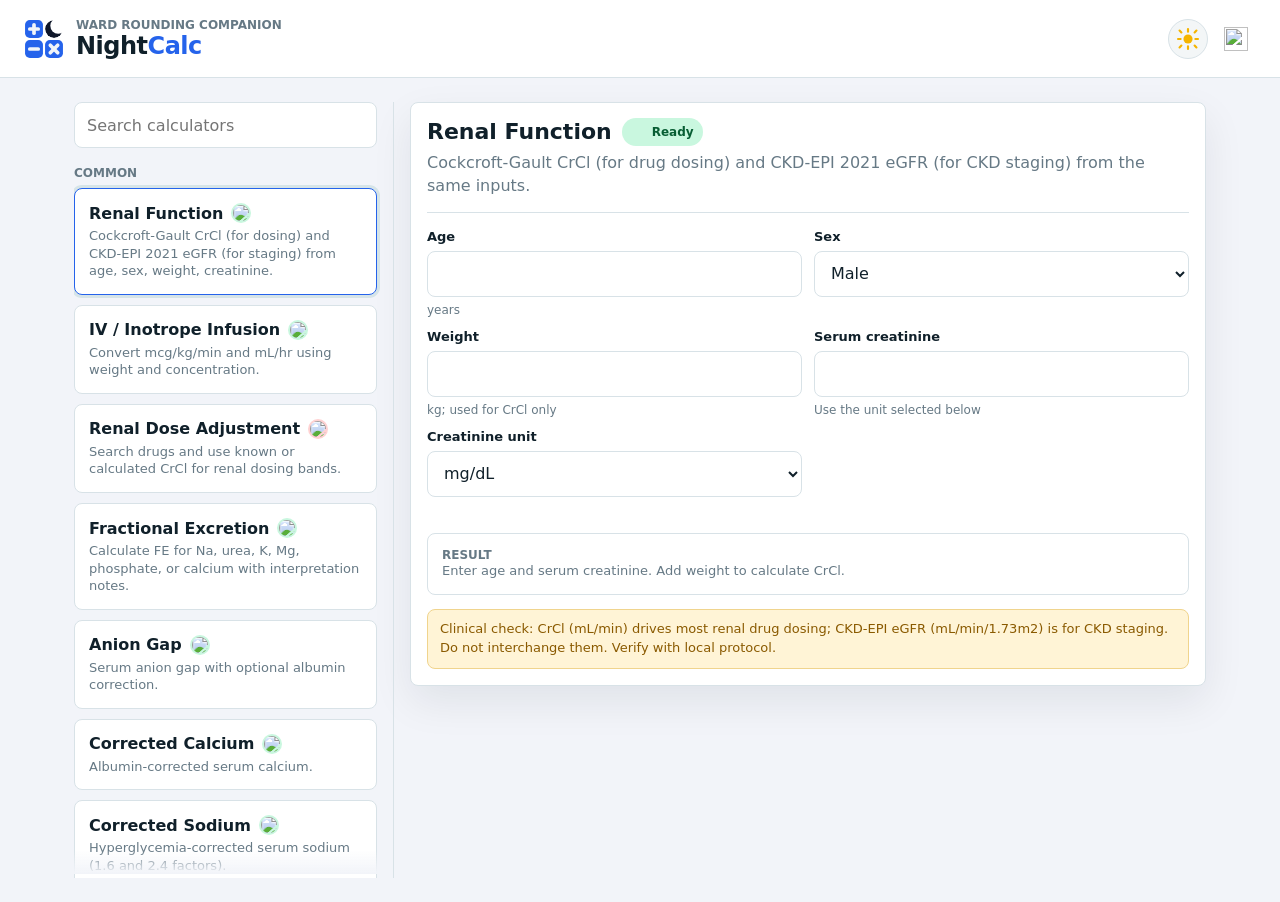
==== index.html @ cc2a3ead "Use real iOS screenshots in the Add to Home Screen guide Replace the four inline SVG illustrations i" ====
<!doctype html>
<html lang="en">
  <head>
    <meta charset="UTF-8" />
    <meta name="viewport" content="width=device-width, initial-scale=1.0, viewport-fit=cover" />
    <meta name="theme-color" content="#0B1220" />
    <!-- iOS home-screen app: run full-screen and let the topbar paint behind the
         status bar (black-translucent) so it matches the theme instead of showing
         a white strip. Pairs with viewport-fit=cover + safe-area insets in CSS. -->
    <meta name="apple-mobile-web-app-capable" content="yes" />
    <meta name="mobile-web-app-capable" content="yes" />
    <meta name="apple-mobile-web-app-status-bar-style" content="black-translucent" />
    <meta name="apple-mobile-web-app-title" content="NightCalc" />
    <title>NightCalc</title>
    <link rel="icon" href="icons/favicon.svg" type="image/svg+xml" />
    <link rel="apple-touch-icon" href="icons/apple-touch-icon.png" />
    <link rel="manifest" href="manifest.webmanifest" />
    <link rel="preconnect" href="https://fonts.gstatic.com" crossorigin />
    <link href="https://fonts.googleapis.com/css2?family=Silkscreen:wght@400;700&display=swap" rel="stylesheet" />
    <link rel="stylesheet" href="styles.css?v=69" />
  </head>
  <body>
    <div class="app-shell">
      <header class="topbar">
        <div class="brand">
          <svg class="brand-mark brand-mark-default" viewBox="22 22 76 76" aria-hidden="true" focusable="false">
            <defs>
              <mask id="ncMoonCut">
                <rect x="0" y="0" width="120" height="120" fill="black"></rect>
                <circle cx="79" cy="41" r="17" fill="white"></circle>
                <circle cx="87" cy="35" r="15" fill="black"></circle>
              </mask>
            </defs>
            <rect x="24" y="24" width="34" height="34" rx="9" fill="var(--nc-accent, #2563EB)"></rect>
            <rect x="24" y="62" width="34" height="34" rx="9" fill="var(--nc-accent, #2563EB)"></rect>
            <rect x="62" y="62" width="34" height="34" rx="9" fill="var(--nc-accent, #2563EB)"></rect>
            <line x1="33" y1="41" x2="49" y2="41" stroke="var(--nc-keyglyph, #F1F5F9)" stroke-width="7" stroke-linecap="round"></line>
            <line x1="41" y1="33" x2="41" y2="49" stroke="var(--nc-keyglyph, #F1F5F9)" stroke-width="7" stroke-linecap="round"></line>
            <line x1="33" y1="79" x2="49" y2="79" stroke="var(--nc-keyglyph, #F1F5F9)" stroke-width="7" stroke-linecap="round"></line>
            <line x1="72" y1="72" x2="86" y2="86" stroke="var(--nc-keyglyph, #F1F5F9)" stroke-width="7" stroke-linecap="round"></line>
            <line x1="86" y1="72" x2="72" y2="86" stroke="var(--nc-keyglyph, #F1F5F9)" stroke-width="7" stroke-linecap="round"></line>
            <circle cx="79" cy="41" r="17" fill="var(--nc-moon, #F1F5F9)" mask="url(#ncMoonCut)"></circle>
          </svg>
          <svg class="brand-mark brand-mark-pixel" viewBox="0 0 160 160" shape-rendering="crispEdges" aria-hidden="true" focusable="false">
            <rect x="10" y="10" width="10" height="10" fill="var(--nc-accent, #B92D5D)"></rect>
            <rect x="20" y="10" width="10" height="10" fill="var(--nc-accent, #B92D5D)"></rect>
            <rect x="30" y="10" width="10" height="10" fill="var(--nc-accent, #B92D5D)"></rect>
            <rect x="40" y="10" width="10" height="10" fill="var(--nc-accent, #B92D5D)"></rect>
            <rect x="50" y="10" width="10" height="10" fill="var(--nc-accent, #B92D5D)"></rect>
            <rect x="60" y="10" width="10" height="10" fill="var(--nc-accent, #B92D5D)"></rect>
            <rect x="70" y="10" width="10" height="10" fill="var(--nc-accent, #B92D5D)"></rect>
            <rect x="10" y="20" width="10" height="10" fill="var(--nc-accent, #B92D5D)"></rect>
            <rect x="20" y="20" width="10" height="10" fill="var(--nc-accent, #B92D5D)"></rect>
            <rect x="30" y="20" width="10" height="10" fill="var(--nc-accent, #B92D5D)"></rect>
            <rect x="40" y="20" width="10" height="10" fill="var(--nc-keyglyph, #FFFFFF)"></rect>
            <rect x="50" y="20" width="10" height="10" fill="var(--nc-accent, #B92D5D)"></rect>
            <rect x="60" y="20" width="10" height="10" fill="var(--nc-accent, #B92D5D)"></rect>
            <rect x="70" y="20" width="10" height="10" fill="var(--nc-accent, #B92D5D)"></rect>
            <rect x="10" y="30" width="10" height="10" fill="var(--nc-accent, #B92D5D)"></rect>
            <rect x="20" y="30" width="10" height="10" fill="var(--nc-accent, #B92D5D)"></rect>
            <rect x="30" y="30" width="10" height="10" fill="var(--nc-accent, #B92D5D)"></rect>
            <rect x="40" y="30" width="10" height="10" fill="var(--nc-keyglyph, #FFFFFF)"></rect>
            <rect x="50" y="30" width="10" height="10" fill="var(--nc-accent, #B92D5D)"></rect>
            <rect x="60" y="30" width="10" height="10" fill="var(--nc-accent, #B92D5D)"></rect>
            <rect x="70" y="30" width="10" height="10" fill="var(--nc-accent, #B92D5D)"></rect>
            <rect x="10" y="40" width="10" height="10" fill="var(--nc-accent, #B92D5D)"></rect>
            <rect x="20" y="40" width="10" height="10" fill="var(--nc-keyglyph, #FFFFFF)"></rect>
            <rect x="30" y="40" width="10" height="10" fill="var(--nc-keyglyph, #FFFFFF)"></rect>
            <rect x="40" y="40" width="10" height="10" fill="var(--nc-keyglyph, #FFFFFF)"></rect>
            <rect x="50" y="40" width="10" height="10" fill="var(--nc-keyglyph, #FFFFFF)"></rect>
            <rect x="60" y="40" width="10" height="10" fill="var(--nc-keyglyph, #FFFFFF)"></rect>
            <rect x="70" y="40" width="10" height="10" fill="var(--nc-accent, #B92D5D)"></rect>
            <rect x="10" y="50" width="10" height="10" fill="var(--nc-accent, #B92D5D)"></rect>
            <rect x="20" y="50" width="10" height="10" fill="var(--nc-accent, #B92D5D)"></rect>
            <rect x="30" y="50" width="10" height="10" fill="var(--nc-accent, #B92D5D)"></rect>
            <rect x="40" y="50" width="10" height="10" fill="var(--nc-keyglyph, #FFFFFF)"></rect>
            <rect x="50" y="50" width="10" height="10" fill="var(--nc-accent, #B92D5D)"></rect>
            <rect x="60" y="50" width="10" height="10" fill="var(--nc-accent, #B92D5D)"></rect>
            <rect x="70" y="50" width="10" height="10" fill="var(--nc-accent, #B92D5D)"></rect>
            <rect x="10" y="60" width="10" height="10" fill="var(--nc-accent, #B92D5D)"></rect>
            <rect x="20" y="60" width="10" height="10" fill="var(--nc-accent, #B92D5D)"></rect>
            <rect x="30" y="60" width="10" height="10" fill="var(--nc-accent, #B92D5D)"></rect>
            <rect x="40" y="60" width="10" height="10" fill="var(--nc-keyglyph, #FFFFFF)"></rect>
            <rect x="50" y="60" width="10" height="10" fill="var(--nc-accent, #B92D5D)"></rect>
            <rect x="60" y="60" width="10" height="10" fill="var(--nc-accent, #B92D5D)"></rect>
            <rect x="70" y="60" width="10" height="10" fill="var(--nc-accent, #B92D5D)"></rect>
            <rect x="10" y="70" width="10" height="10" fill="var(--nc-accent, #B92D5D)"></rect>
            <rect x="20" y="70" width="10" height="10" fill="var(--nc-accent, #B92D5D)"></rect>
            <rect x="30" y="70" width="10" height="10" fill="var(--nc-accent, #B92D5D)"></rect>
            <rect x="40" y="70" width="10" height="10" fill="var(--nc-accent, #B92D5D)"></rect>
            <rect x="50" y="70" width="10" height="10" fill="var(--nc-accent, #B92D5D)"></rect>
            <rect x="60" y="70" width="10" height="10" fill="var(--nc-accent, #B92D5D)"></rect>
            <rect x="70" y="70" width="10" height="10" fill="var(--nc-accent, #B92D5D)"></rect>
            <rect x="110" y="10" width="10" height="10" fill="var(--ink, #EAF1F8)"></rect>
            <rect x="120" y="10" width="10" height="10" fill="var(--ink, #EAF1F8)"></rect>
            <rect x="130" y="10" width="10" height="10" fill="var(--ink, #EAF1F8)"></rect>
            <rect x="100" y="20" width="10" height="10" fill="var(--ink, #EAF1F8)"></rect>
            <rect x="110" y="20" width="10" height="10" fill="var(--ink, #EAF1F8)"></rect>
            <rect x="120" y="20" width="10" height="10" fill="var(--ink, #EAF1F8)"></rect>
            <rect x="100" y="30" width="10" height="10" fill="var(--ink, #EAF1F8)"></rect>
            <rect x="110" y="30" width="10" height="10" fill="var(--ink, #EAF1F8)"></rect>
            <rect x="100" y="40" width="10" height="10" fill="var(--ink, #EAF1F8)"></rect>
            <rect x="110" y="40" width="10" height="10" fill="var(--ink, #EAF1F8)"></rect>
            <rect x="100" y="50" width="10" height="10" fill="var(--ink, #EAF1F8)"></rect>
            <rect x="110" y="50" width="10" height="10" fill="var(--ink, #EAF1F8)"></rect>
            <rect x="100" y="60" width="10" height="10" fill="var(--ink, #EAF1F8)"></rect>
            <rect x="110" y="60" width="10" height="10" fill="var(--ink, #EAF1F8)"></rect>
            <rect x="120" y="60" width="10" height="10" fill="var(--ink, #EAF1F8)"></rect>
            <rect x="110" y="70" width="10" height="10" fill="var(--ink, #EAF1F8)"></rect>
            <rect x="120" y="70" width="10" height="10" fill="var(--ink, #EAF1F8)"></rect>
            <rect x="130" y="70" width="10" height="10" fill="var(--ink, #EAF1F8)"></rect>
            <rect x="10" y="90" width="10" height="10" fill="var(--nc-accent, #B92D5D)"></rect>
            <rect x="20" y="90" width="10" height="10" fill="var(--nc-accent, #B92D5D)"></rect>
            <rect x="30" y="90" width="10" height="10" fill="var(--nc-accent, #B92D5D)"></rect>
            <rect x="40" y="90" width="10" height="10" fill="var(--nc-accent, #B92D5D)"></rect>
            <rect x="50" y="90" width="10" height="10" fill="var(--nc-accent, #B92D5D)"></rect>
            <rect x="60" y="90" width="10" height="10" fill="var(--nc-accent, #B92D5D)"></rect>
            <rect x="70" y="90" width="10" height="10" fill="var(--nc-accent, #B92D5D)"></rect>
            <rect x="10" y="100" width="10" height="10" fill="var(--nc-accent, #B92D5D)"></rect>
            <rect x="20" y="100" width="10" height="10" fill="var(--nc-accent, #B92D5D)"></rect>
            <rect x="30" y="100" width="10" height="10" fill="var(--nc-accent, #B92D5D)"></rect>
            <rect x="40" y="100" width="10" height="10" fill="var(--nc-accent, #B92D5D)"></rect>
            <rect x="50" y="100" width="10" height="10" fill="var(--nc-accent, #B92D5D)"></rect>
            <rect x="60" y="100" width="10" height="10" fill="var(--nc-accent, #B92D5D)"></rect>
            <rect x="70" y="100" width="10" height="10" fill="var(--nc-accent, #B92D5D)"></rect>
            <rect x="10" y="110" width="10" height="10" fill="var(--nc-accent, #B92D5D)"></rect>
            <rect x="20" y="110" width="10" height="10" fill="var(--nc-accent, #B92D5D)"></rect>
            <rect x="30" y="110" width="10" height="10" fill="var(--nc-accent, #B92D5D)"></rect>
            <rect x="40" y="110" width="10" height="10" fill="var(--nc-accent, #B92D5D)"></rect>
            <rect x="50" y="110" width="10" height="10" fill="var(--nc-accent, #B92D5D)"></rect>
            <rect x="60" y="110" width="10" height="10" fill="var(--nc-accent, #B92D5D)"></rect>
            <rect x="70" y="110" width="10" height="10" fill="var(--nc-accent, #B92D5D)"></rect>
            <rect x="10" y="120" width="10" height="10" fill="var(--nc-accent, #B92D5D)"></rect>
            <rect x="20" y="120" width="10" height="10" fill="var(--nc-keyglyph, #FFFFFF)"></rect>
            <rect x="30" y="120" width="10" height="10" fill="var(--nc-keyglyph, #FFFFFF)"></rect>
            <rect x="40" y="120" width="10" height="10" fill="var(--nc-keyglyph, #FFFFFF)"></rect>
            <rect x="50" y="120" width="10" height="10" fill="var(--nc-keyglyph, #FFFFFF)"></rect>
            <rect x="60" y="120" width="10" height="10" fill="var(--nc-keyglyph, #FFFFFF)"></rect>
            <rect x="70" y="120" width="10" height="10" fill="var(--nc-accent, #B92D5D)"></rect>
            <rect x="10" y="130" width="10" height="10" fill="var(--nc-accent, #B92D5D)"></rect>
            <rect x="20" y="130" width="10" height="10" fill="var(--nc-accent, #B92D5D)"></rect>
            <rect x="30" y="130" width="10" height="10" fill="var(--nc-accent, #B92D5D)"></rect>
            <rect x="40" y="130" width="10" height="10" fill="var(--nc-accent, #B92D5D)"></rect>
            <rect x="50" y="130" width="10" height="10" fill="var(--nc-accent, #B92D5D)"></rect>
            <rect x="60" y="130" width="10" height="10" fill="var(--nc-accent, #B92D5D)"></rect>
            <rect x="70" y="130" width="10" height="10" fill="var(--nc-accent, #B92D5D)"></rect>
            <rect x="10" y="140" width="10" height="10" fill="var(--nc-accent, #B92D5D)"></rect>
            <rect x="20" y="140" width="10" height="10" fill="var(--nc-accent, #B92D5D)"></rect>
            <rect x="30" y="140" width="10" height="10" fill="var(--nc-accent, #B92D5D)"></rect>
            <rect x="40" y="140" width="10" height="10" fill="var(--nc-accent, #B92D5D)"></rect>
            <rect x="50" y="140" width="10" height="10" fill="var(--nc-accent, #B92D5D)"></rect>
            <rect x="60" y="140" width="10" height="10" fill="var(--nc-accent, #B92D5D)"></rect>
            <rect x="70" y="140" width="10" height="10" fill="var(--nc-accent, #B92D5D)"></rect>
            <rect x="10" y="150" width="10" height="10" fill="var(--nc-accent, #B92D5D)"></rect>
            <rect x="20" y="150" width="10" height="10" fill="var(--nc-accent, #B92D5D)"></rect>
            <rect x="30" y="150" width="10" height="10" fill="var(--nc-accent, #B92D5D)"></rect>
            <rect x="40" y="150" width="10" height="10" fill="var(--nc-accent, #B92D5D)"></rect>
            <rect x="50" y="150" width="10" height="10" fill="var(--nc-accent, #B92D5D)"></rect>
            <rect x="60" y="150" width="10" height="10" fill="var(--nc-accent, #B92D5D)"></rect>
            <rect x="70" y="150" width="10" height="10" fill="var(--nc-accent, #B92D5D)"></rect>
            <rect x="90" y="90" width="10" height="10" fill="var(--nc-accent, #B92D5D)"></rect>
            <rect x="100" y="90" width="10" height="10" fill="var(--nc-accent, #B92D5D)"></rect>
            <rect x="110" y="90" width="10" height="10" fill="var(--nc-accent, #B92D5D)"></rect>
            <rect x="120" y="90" width="10" height="10" fill="var(--nc-accent, #B92D5D)"></rect>
            <rect x="130" y="90" width="10" height="10" fill="var(--nc-accent, #B92D5D)"></rect>
            <rect x="140" y="90" width="10" height="10" fill="var(--nc-accent, #B92D5D)"></rect>
            <rect x="150" y="90" width="10" height="10" fill="var(--nc-accent, #B92D5D)"></rect>
            <rect x="90" y="100" width="10" height="10" fill="var(--nc-accent, #B92D5D)"></rect>
            <rect x="100" y="100" width="10" height="10" fill="var(--nc-keyglyph, #FFFFFF)"></rect>
            <rect x="110" y="100" width="10" height="10" fill="var(--nc-accent, #B92D5D)"></rect>
            <rect x="120" y="100" width="10" height="10" fill="var(--nc-accent, #B92D5D)"></rect>
            <rect x="130" y="100" width="10" height="10" fill="var(--nc-accent, #B92D5D)"></rect>
            <rect x="140" y="100" width="10" height="10" fill="var(--nc-keyglyph, #FFFFFF)"></rect>
            <rect x="150" y="100" width="10" height="10" fill="var(--nc-accent, #B92D5D)"></rect>
            <rect x="90" y="110" width="10" height="10" fill="var(--nc-accent, #B92D5D)"></rect>
            <rect x="100" y="110" width="10" height="10" fill="var(--nc-accent, #B92D5D)"></rect>
            <rect x="110" y="110" width="10" height="10" fill="var(--nc-keyglyph, #FFFFFF)"></rect>
            <rect x="120" y="110" width="10" height="10" fill="var(--nc-accent, #B92D5D)"></rect>
            <rect x="130" y="110" width="10" height="10" fill="var(--nc-keyglyph, #FFFFFF)"></rect>
            <rect x="140" y="110" width="10" height="10" fill="var(--nc-accent, #B92D5D)"></rect>
            <rect x="150" y="110" width="10" height="10" fill="var(--nc-accent, #B92D5D)"></rect>
            <rect x="90" y="120" width="10" height="10" fill="var(--nc-accent, #B92D5D)"></rect>
            <rect x="100" y="120" width="10" height="10" fill="var(--nc-accent, #B92D5D)"></rect>
            <rect x="110" y="120" width="10" height="10" fill="var(--nc-accent, #B92D5D)"></rect>
            <rect x="120" y="120" width="10" height="10" fill="var(--nc-keyglyph, #FFFFFF)"></rect>
            <rect x="130" y="120" width="10" height="10" fill="var(--nc-accent, #B92D5D)"></rect>
            <rect x="140" y="120" width="10" height="10" fill="var(--nc-accent, #B92D5D)"></rect>
            <rect x="150" y="120" width="10" height="10" fill="var(--nc-accent, #B92D5D)"></rect>
            <rect x="90" y="130" width="10" height="10" fill="var(--nc-accent, #B92D5D)"></rect>
            <rect x="100" y="130" width="10" height="10" fill="var(--nc-accent, #B92D5D)"></rect>
            <rect x="110" y="130" width="10" height="10" fill="var(--nc-keyglyph, #FFFFFF)"></rect>
            <rect x="120" y="130" width="10" height="10" fill="var(--nc-accent, #B92D5D)"></rect>
            <rect x="130" y="130" width="10" height="10" fill="var(--nc-keyglyph, #FFFFFF)"></rect>
            <rect x="140" y="130" width="10" height="10" fill="var(--nc-accent, #B92D5D)"></rect>
            <rect x="150" y="130" width="10" height="10" fill="var(--nc-accent, #B92D5D)"></rect>
            <rect x="90" y="140" width="10" height="10" fill="var(--nc-accent, #B92D5D)"></rect>
            <rect x="100" y="140" width="10" height="10" fill="var(--nc-keyglyph, #FFFFFF)"></rect>
            <rect x="110" y="140" width="10" height="10" fill="var(--nc-accent, #B92D5D)"></rect>
            <rect x="120" y="140" width="10" height="10" fill="var(--nc-accent, #B92D5D)"></rect>
            <rect x="130" y="140" width="10" height="10" fill="var(--nc-accent, #B92D5D)"></rect>
            <rect x="140" y="140" width="10" height="10" fill="var(--nc-keyglyph, #FFFFFF)"></rect>
            <rect x="150" y="140" width="10" height="10" fill="var(--nc-accent, #B92D5D)"></rect>
            <rect x="90" y="150" width="10" height="10" fill="var(--nc-accent, #B92D5D)"></rect>
            <rect x="100" y="150" width="10" height="10" fill="var(--nc-accent, #B92D5D)"></rect>
            <rect x="110" y="150" width="10" height="10" fill="var(--nc-accent, #B92D5D)"></rect>
            <rect x="120" y="150" width="10" height="10" fill="var(--nc-accent, #B92D5D)"></rect>
            <rect x="130" y="150" width="10" height="10" fill="var(--nc-accent, #B92D5D)"></rect>
            <rect x="140" y="150" width="10" height="10" fill="var(--nc-accent, #B92D5D)"></rect>
            <rect x="150" y="150" width="10" height="10" fill="var(--nc-accent, #B92D5D)"></rect>
          </svg>
          <div>
            <p class="eyebrow">Ward rounding companion</p>
            <h1 class="wordmark"><span class="wm-night">Night</span><span class="wm-calc">Calc</span></h1>
          </div>
        </div>
        <div class="topbar-actions">
          <button class="theme-toggle" id="themeToggleButton" title="Toggle dark or light theme" type="button" aria-label="Switch theme">
            <svg class="theme-icon sun" aria-hidden="true" viewBox="0 0 24 24">
              <circle cx="12" cy="12" r="4.2"></circle>
              <path d="M12 2.8v2.4M12 18.8v2.4M4.2 4.2l1.7 1.7M18.1 18.1l1.7 1.7M2.8 12h2.4M18.8 12h2.4M4.2 19.8l1.7-1.7M18.1 5.9l1.7-1.7"></path>
            </svg>
            <svg class="theme-icon moon" aria-hidden="true" viewBox="0 0 24 24">
              <path d="M20.2 14.3A8.2 8.2 0 0 1 9.7 3.8A8.7 8.7 0 1 0 20.2 14.3Z"></path>
            </svg>
          </button>
          <details class="disclosure-menu">
            <summary aria-label="Disclosure and contact" title="Disclosure and contact">
              <img src="icons/icons8-menu.svg" alt="" aria-hidden="true" />
            </summary>
            <div class="disclosure-panel">
              <h2>Disclosure</h2>
              <p>This app is a personal bedside calculation aid built for personal educational and workflow use. It is not a medical device, prescribing system, or replacement for clinical judgment, institutional protocols, or verified drug references.</p>
              <p>Always confirm calculations, units, dosing limits, and recommendations with current local guidance before clinical use.</p>
              <h2>Contact</h2>
              <p class="contact-row"><img src="icons/icons8-github-logo.svg" alt="" aria-hidden="true" /><span>GitHub: <a href="https://github.com/Solst1cee" target="_blank" rel="noopener noreferrer">Solst1cee</a></span></p>
              <p class="contact-row"><img src="icons/icons8-gmail-logo.svg" alt="" aria-hidden="true" /><span>Email: N/A</span></p>
              <div class="a2hs-menu-row" id="a2hsMenuRow" hidden>
                <h2>Install</h2>
                <button type="button" class="a2hs-menu-item" id="a2hsMenuItem">Add to Home Screen</button>
              </div>
              <h2>Skin</h2>
              <div class="skin-picker" id="skinPicker" role="group" aria-label="App skin">
                <button type="button" class="skin-option" data-skin-value="default" aria-label="Default skin">Default</button>
                <button type="button" class="skin-option" data-skin-value="pixel" aria-label="Pixel skin">Pixel</button>
              </div>
              <h2>Accent</h2>
              <div class="accent-picker" id="accentPicker" role="group" aria-label="Brand accent color">
                <button type="button" class="accent-swatch" data-accent-value="blue" style="--swatch:#2563EB" title="Blue" aria-label="Blue accent"></button>
                <button type="button" class="accent-swatch" data-accent-value="maroon" style="--swatch:#B92D5D" title="Maroon" aria-label="Maroon accent"></button>
              </div>
            </div>
          </details>
        </div>
      </header>

      <main class="layout" id="layout">
        <section class="tool-list" aria-label="Calculator list">
          <div class="search-wrap">
            <input id="toolSearch" type="search" placeholder="Search calculators" autocomplete="off" />
          </div>

          <div id="sessionChip" class="session-chip" hidden></div>

          <div class="section-heading">
            <span>Common</span>
          </div>
          <div id="tools" class="tools"></div>
        </section>

        <section class="calculator-panel" aria-live="polite">
          <div id="calculator"></div>
        </section>
      </main>

      <div class="install-banner" id="installBanner" hidden role="region" aria-label="Install NightCalc">
        <button type="button" class="install-banner-main">
          <svg width="18" height="18" viewBox="0 0 24 24" fill="none" stroke="currentColor" stroke-width="2" stroke-linecap="round" stroke-linejoin="round" aria-hidden="true">
            <path d="M12 15V4M8 8l4-4 4 4"></path>
            <path d="M6 12H5a2 2 0 0 0-2 2v5a2 2 0 0 0 2 2h14a2 2 0 0 0 2-2v-5a2 2 0 0 0-2-2h-1"></path>
          </svg>
          <span>Add NightCalc to your Home Screen</span>
        </button>
        <button type="button" class="install-banner-dismiss" aria-label="Dismiss">&times;</button>
      </div>

      <div class="install-overlay" id="installOverlay" hidden>
        <div class="install-sheet" id="installSheet" role="dialog" aria-modal="true" aria-labelledby="installTitle">
          <div class="install-sheet-handle" aria-hidden="true"></div>
          <button type="button" class="install-close" aria-label="Close">&times;</button>
          <h2 id="installTitle" class="install-title">Add NightCalc to your Home Screen</h2>
          <p class="install-sub">Pin it for one-tap, full-screen access &mdash; like a real app, no Safari bars.</p>
          <img class="install-shot" src="img/install/dock.jpg" alt="NightCalc's icon on the iOS Home Screen dock, next to Safari and other apps" loading="lazy" />
          <ol class="install-steps">
            <li>
              <div class="install-step-head"><span class="install-step-n">1</span><span>Tap <b>&ctdot;</b> (bottom-right), then <b>Share</b>.</span></div>
              <img class="install-shot" src="img/install/share-menu.jpg" alt="Safari's menu with Share at the top" loading="lazy" />
            </li>
            <li>
              <div class="install-step-head"><span class="install-step-n">2</span><span>Scroll down and tap <b>Add to Home Screen</b>.</span></div>
              <img class="install-shot" src="img/install/add-to-home.jpg" alt="The Share sheet with Add to Home Screen" loading="lazy" />
            </li>
            <li>
              <div class="install-step-head"><span class="install-step-n">3</span><span>Keep <b>Open as Web App</b> on, then tap <b>Add</b>.</span></div>
              <img class="install-shot" src="img/install/open-web-app.jpg" alt="The Add to Home Screen dialog with Open as Web App on" loading="lazy" />
            </li>
          </ol>
        </div>
      </div>
    </div>

    <script src="app.js?v=69"></script>
  </body>
</html>
---- styles.css ----
:root {
  color-scheme: light;
  --bg: #f2f4f9;
  --panel: #ffffff;
  --ink: #10202a;
  --muted: #667985;
  --line: #d8e2e7;
  /* brand accent — blue default (light); overridden per [data-accent] below */
  --accent: #2563eb;
  --accent-soft: #e6efff;
  --warn: #8a5a00;
  --warn-soft: #fff4d6;
  --shadow: 0 16px 40px rgba(15, 23, 42, 0.08);

  /* NightCalc logo tokens — the mark is tile-less and sits directly on the
     topbar. Keycaps follow the selected accent; the key glyphs stay light
     (they sit on the accent squares); the moon flips with the theme so it
     reads on the light topbar (dark moon) and the dark topbar (light moon). */
  --nc-moon: #0f172a;
  --nc-keyglyph: #f1f5f9;
  --nc-accent: var(--accent);
}

:root[data-theme="dark"] {
  color-scheme: dark;
  --bg: #0b1220;
  --panel: #101a30;
  --ink: #eef4f8;
  --muted: #a8b6c2;
  --line: #2b3a52;
  --accent: #2563eb;
  --accent-soft: #16233f;
  --warn: #ffd37a;
  --warn-soft: #3f2f12;
  --shadow: 0 16px 40px rgba(0, 0, 0, 0.4);
  --nc-moon: #f1f5f9; /* light moon for the dark topbar */
}

/* ---- Selectable brand accents — add a color by copying one pair ---- */
:root[data-accent="blue"] { --accent: #2563eb; --accent-soft: #e6efff; }
:root[data-theme="dark"][data-accent="blue"] { --accent: #2563eb; --accent-soft: #16233f; }

:root[data-accent="maroon"] { --accent: #b92d5d; --accent-soft: #fbe3ec; }
:root[data-theme="dark"][data-accent="maroon"] { --accent: #b92d5d; --accent-soft: #2a1320; }

* {
  box-sizing: border-box;
}

body {
  margin: 0;
  min-height: 100vh;
  overflow-x: hidden;
  background: var(--bg);
  color: var(--ink);
  font-family: Inter, ui-sans-serif, system-ui, -apple-system, BlinkMacSystemFont, "Segoe UI", sans-serif;
}

button,
input,
select {
  font: inherit;
}

select {
  appearance: auto;
}

.app-shell {
  min-height: 100vh;
  overflow-x: hidden;
  /* viewport-fit=cover lets content reach the bottom edge; keep it clear of the
     iOS home indicator. */
  padding-bottom: env(safe-area-inset-bottom, 0px);
}

.topbar {
  align-items: center;
  background: var(--panel);
  border-bottom: 1px solid var(--line);
  display: flex;
  gap: 16px;
  justify-content: space-between;
  /* Extend the topbar background into the iOS status-bar / notch safe areas so
     it paints behind the clock (full-screen home-screen app) instead of leaving
     a white strip. Falls back to the original 16px when no insets are present. */
  padding: calc(16px + env(safe-area-inset-top, 0px))
    calc(16px + env(safe-area-inset-right, 0px)) 16px
    calc(16px + env(safe-area-inset-left, 0px));
  position: sticky;
  top: 0;
  z-index: 10;
}

.topbar-actions {
  display: flex;
  align-items: center;
  gap: 8px;
  position: relative;
}

.disclosure-menu {
  position: relative;
}

.disclosure-menu summary {
  align-items: center;
  background: transparent;
  border: 0;
  border-radius: 50%;
  cursor: pointer;
  display: inline-flex;
  font-size: 16px;
  font-weight: 850;
  height: 40px;
  justify-content: center;
  min-height: 40px;
  padding: 0;
  width: 40px;
}

.disclosure-menu summary img {
  height: 24px;
  width: 24px;
}

.disclosure-menu summary::marker {
  content: "";
}

.disclosure-panel {
  background: var(--panel);
  border: 1px solid var(--line);
  border-radius: 8px;
  box-shadow: var(--shadow);
  color: var(--ink);
  max-width: min(340px, calc(100vw - 32px));
  padding: 14px;
  position: absolute;
  right: 0;
  top: 48px;
  width: 340px;
  z-index: 20;
}

.disclosure-panel h2 {
  font-size: 14px;
  margin: 0 0 6px;
}

.disclosure-panel p {
  color: var(--muted);
  font-size: 13px;
  line-height: 1.45;
  margin: 0 0 10px;
}

.disclosure-panel a {
  color: var(--accent);
}

.contact-row {
  align-items: center;
  display: flex;
  gap: 8px;
}

.contact-row img {
  flex: 0 0 auto;
  height: 18px;
  width: 18px;
}

.theme-toggle {
  align-items: center;
  background: color-mix(in srgb, var(--line) 32%, var(--panel));
  border: 1px solid var(--line);
  border-radius: 50%;
  cursor: pointer;
  display: inline-flex;
  height: 40px;
  justify-content: center;
  overflow: hidden;
  padding: 0;
  position: relative;
  width: 40px;
}

.theme-icon {
  display: block;
  height: 26px;
  position: absolute;
  stroke: currentColor;
  stroke-linecap: round;
  stroke-linejoin: round;
  stroke-width: 2;
  transform-origin: center;
  transition: opacity 180ms ease, transform 180ms ease;
  width: 26px;
}

.theme-icon.sun {
  color: #f5b400;
  fill: none;
}

.theme-icon.sun circle {
  fill: #f5b400;
  stroke: none;
}

.theme-icon.moon {
  color: #334155;
  fill: #334155;
  stroke: #0f172a;
  stroke-width: 1.5;
}

:root[data-theme="dark"] .theme-icon.moon {
  color: #aeb7c2;
  fill: #334155;
  stroke: #0f172a;
}

.theme-icon.sun {
  opacity: 1;
  transform: rotate(0deg) scale(1);
}

.theme-icon.moon {
  opacity: 0;
  transform: rotate(90deg) scale(0.6);
}

:root[data-theme="dark"] .theme-icon.sun {
  opacity: 0;
  transform: rotate(-90deg) scale(0.6);
}

:root[data-theme="dark"] .theme-icon.moon {
  opacity: 1;
  transform: rotate(0deg) scale(1);
}

.brand {
  align-items: center;
  display: flex;
  gap: 12px;
  min-width: 0;
}

.brand-mark {
  flex: 0 0 auto;
  height: 40px;
  width: 40px;
}

.topbar h1,
.wordmark {
  font-size: 24px;
  font-weight: 700;
  letter-spacing: -0.5px;
  line-height: 1.05;
  margin: 2px 0 0;
}

.wm-night {
  color: var(--ink);
}

.wm-calc {
  color: var(--accent);
}

.accent-picker {
  display: flex;
  gap: 8px;
  margin: 0 0 4px;
}

.accent-swatch {
  background: var(--swatch);
  border: 2px solid transparent;
  border-radius: 50%;
  box-shadow: 0 0 0 1px var(--line);
  cursor: pointer;
  height: 24px;
  padding: 0;
  width: 24px;
}

.accent-swatch[aria-pressed="true"] {
  border-color: var(--panel);
  box-shadow: 0 0 0 2px var(--accent);
}

.eyebrow {
  color: var(--muted);
  font-size: 12px;
  font-weight: 700;
  letter-spacing: 0;
  margin: 0;
  text-transform: uppercase;
}

.icon-button,
.primary-button,
.secondary-button {
  align-items: center;
  border: 0;
  border-radius: 8px;
  cursor: pointer;
  display: inline-flex;
  font-weight: 750;
  justify-content: center;
  min-height: 44px;
  padding: 0 14px;
}

.icon-button,
.secondary-button {
  background: color-mix(in srgb, var(--line) 38%, var(--panel));
  color: var(--ink);
}

.primary-button {
  background: var(--accent);
  color: #ffffff;
  width: 100%;
}

.layout {
  display: grid;
  gap: 16px;
  margin: 0 auto;
  max-width: 860px;
  padding: 16px;
}

.view-tool .tool-list {
  display: none;
}

.view-home .calculator-panel {
  display: none;
}

.search-wrap input,
.field input,
.field select,
.drug-search-field input {
  background: var(--panel);
  border: 1px solid var(--line);
  border-radius: 8px;
  color: var(--ink);
  height: 46px;
  line-height: normal;
  max-width: 100%;
  min-height: 46px;
  min-width: 0;
  outline: none;
  padding: 10px 12px;
  width: 100%;
}

.field select {
  text-overflow: ellipsis;
}

.search-wrap input:focus,
.field input:focus,
.field select:focus,
.drug-search-field input:focus {
  border-color: var(--accent);
  box-shadow: 0 0 0 3px rgba(15, 118, 110, 0.15);
}

.session-chip {
  align-items: center;
  background: var(--accent-soft);
  border: 1px solid #b7e5de;
  border-radius: 8px;
  color: #075e56;
  display: flex;
  font-size: 13px;
  font-weight: 400;
  gap: 10px;
  justify-content: space-between;
  margin-top: 12px;
  padding: 10px 12px;
}

.session-text {
  display: grid;
  gap: 2px;
}

.session-text strong {
  font-weight: 800;
}

.session-clear-button {
  align-self: center;
  background: #0f766e;
  border: 1px solid #0a5f58;
  border-radius: 8px;
  color: #ffffff;
  cursor: pointer;
  flex: 0 0 auto;
  font-size: 12px;
  font-weight: 400;
  min-height: 30px;
  padding: 0 10px;
}

.section-heading {
  color: var(--muted);
  font-size: 12px;
  font-weight: 800;
  margin: 18px 0 8px;
  text-transform: uppercase;
}

.tools {
  display: grid;
  gap: 10px;
}

.tool-card {
  background: var(--panel);
  border: 1px solid var(--line);
  border-radius: 8px;
  box-shadow: none;
  color: inherit;
  cursor: pointer;
  padding: 14px;
  text-align: left;
  width: 100%;
}

.tool-card.active {
  border-color: var(--accent);
  box-shadow: 0 0 0 3px rgba(15, 118, 110, 0.12);
}

.tool-title {
  display: block;
  font-size: 16px;
  font-weight: 800;
  margin-bottom: 4px;
}

.tool-title-row {
  align-items: center;
  display: flex;
  gap: 8px;
  justify-content: flex-start;
  margin-bottom: 4px;
}

.tool-title-row .tool-title {
  margin-bottom: 0;
}

.tool-status-icon {
  border-radius: 50%;
  flex: 0 0 auto;
  height: 20px;
  padding: 2px;
  width: 20px;
}

.tool-status-icon.testing {
  background: #fff1b8;
}

.tool-status-icon.ready {
  background: #c9f7df;
}

.tool-status-icon.down {
  background: #ffd2d2;
}

.tool-desc {
  color: var(--muted);
  display: block;
  font-size: 13px;
  line-height: 1.35;
}

.calculator-panel {
  min-width: 0;
}

.calc-card {
  background: var(--panel);
  border: 1px solid var(--line);
  border-radius: 8px;
  box-shadow: var(--shadow);
  padding: 16px;
}

.view-slide {
  animation: slideIn 180ms ease-out;
}

@keyframes slideIn {
  from {
    opacity: 0;
    transform: translateX(18px);
  }

  to {
    opacity: 1;
    transform: translateX(0);
  }
}

.back-button {
  align-items: center;
  background: color-mix(in srgb, var(--line) 38%, var(--panel));
  border: 0;
  border-radius: 8px;
  color: var(--ink);
  cursor: pointer;
  display: inline-flex;
  font-weight: 800;
  gap: 6px;
  min-height: 40px;
  padding: 0 12px;
  margin-bottom: 14px;
}

.back-button span {
  font-size: 24px;
  line-height: 1;
  margin-top: -2px;
}

.calc-header {
  border-bottom: 1px solid var(--line);
  margin: -2px 0 16px;
  padding-bottom: 14px;
}

.calc-header h2 {
  font-size: 22px;
  margin: 0 0 6px;
}

.calc-title-row {
  align-items: center;
  display: flex;
  flex-wrap: wrap;
  gap: 10px;
  margin-bottom: 6px;
}

.calc-title-row h2 {
  margin: 0;
}

.status-badge {
  align-items: center;
  border-radius: 999px;
  display: inline-flex;
  font-size: 12px;
  font-weight: 800;
  gap: 5px;
  min-height: 28px;
  padding: 4px 9px;
  position: relative;
  top: 1px;
}

.status-badge img {
  height: 16px;
  width: 16px;
}

.status-badge.testing {
  background: #fff1b8;
  color: #755700;
}

.status-badge.ready {
  background: #c9f7df;
  color: #075d33;
}

.status-badge.down {
  background: #ffd2d2;
  color: #9f1d1d;
}

.calc-header p {
  color: var(--muted);
  line-height: 1.45;
  margin: 0;
}

.form-grid {
  display: grid;
  gap: 12px;
  grid-template-columns: minmax(0, 1fr);
}

.renal-dose-grid {
  display: grid;
  gap: 12px;
  grid-template-columns: minmax(0, 1fr);
}

.search-match-list {
  border: 1px solid var(--line);
  border-radius: 8px;
  display: grid;
  gap: 0;
  margin-top: 0;
  overflow: hidden;
}

.search-match-list[hidden] {
  display: none;
}

.search-match-list button,
.search-match-list span {
  background: var(--panel);
  border: 0;
  border-bottom: 1px solid var(--line);
  color: var(--muted);
  cursor: pointer;
  font-size: 13px;
  min-height: 36px;
  padding: 8px 10px;
  text-align: left;
}

.search-match-list button:last-child,
.search-match-list span:last-child {
  border-bottom: 0;
}

.search-match-list button:hover {
  color: var(--ink);
  background: color-mix(in srgb, var(--accent-soft) 55%, var(--panel));
}

.search-match-list button.active {
  color: var(--ink);
  background: color-mix(in srgb, var(--accent-soft) 75%, var(--panel));
}

.inline-heading {
  margin: 4px 0 -2px;
}

.infusion-form-grid {
  display: grid;
  gap: 12px;
  grid-template-columns: minmax(0, 1fr);
}

.fe-form-grid {
  display: grid;
  gap: 12px;
  grid-template-columns: minmax(0, 1fr);
}

.form-row {
  display: grid;
  gap: 12px;
  grid-template-columns: minmax(0, 1fr);
}

.form-row.value-unit-row {
  grid-template-columns: minmax(0, 1fr) minmax(132px, 38%);
}

.form-row.compact-unit-row {
  grid-template-columns: minmax(0, 1fr) 104px;
}

.form-row.value-unit-row .field-hint {
  font-size: 11px;
}

.field {
  display: grid;
  gap: 6px;
  grid-template-columns: minmax(0, 1fr);
  grid-template-rows: 16px 46px minmax(14px, auto);
  min-width: 0;
}

.field label {
  align-items: end;
  color: var(--ink);
  display: flex;
  font-size: 13px;
  font-weight: 800;
  line-height: 16px;
}

.field-hint {
  color: var(--muted);
  font-size: 12px;
  line-height: 14px;
}

.button-row {
  display: grid;
  gap: 10px;
  margin-top: 16px;
}

.result-box {
  background: color-mix(in srgb, var(--panel) 88%, var(--bg));
  border: 1px solid var(--line);
  border-radius: 8px;
  margin-top: 16px;
  padding: 14px;
}

.result-box.has-warning.caution {
  border-color: #d08b00;
}

.result-box.has-warning.critical {
  border-color: #c72d2d;
}

.result-box.pending {
  background: var(--panel);
}

.result-heading {
  align-items: center;
  display: flex;
  gap: 10px;
  justify-content: space-between;
}

.warning-icon {
  align-items: center;
  border-radius: 50%;
  color: #ffffff;
  display: inline-flex;
  font-size: 14px;
  font-weight: 900;
  height: 24px;
  justify-content: center;
  line-height: 1;
  width: 24px;
}

.warning-icon.caution {
  background: #d08b00;
}

.warning-icon.critical {
  background: #c72d2d;
}

.infusion-summary {
  display: grid;
  gap: 10px;
  margin: 8px 0 10px;
}

.infusion-summary div {
  background: var(--panel);
  border: 1px solid var(--line);
  border-radius: 8px;
  display: grid;
  gap: 3px;
  min-width: 0;
  padding: 10px;
}

.infusion-summary span {
  color: var(--muted);
  font-size: 12px;
  font-weight: 800;
}

.infusion-summary strong {
  font-size: 14px;
  font-weight: 500;
  line-height: 1.25;
  overflow-wrap: anywhere;
}

.infusion-summary .primary-summary {
  font-size: 17px;
  font-weight: 850;
}

.result-label {
  color: var(--muted);
  font-size: 12px;
  font-weight: 800;
  text-transform: uppercase;
}

.result-value {
  font-size: 30px;
  font-weight: 850;
  line-height: 1.1;
  margin: 4px 0 8px;
}

.result-detail {
  color: var(--muted);
  font-size: 13px;
  line-height: 1.45;
  margin: 0;
}

.info-grid {
  display: grid;
  gap: 10px;
  margin-top: 10px;
}

.info-grid div {
  display: grid;
  gap: 3px;
}

.info-grid strong {
  font-size: 12px;
}

.info-grid span {
  color: var(--muted);
  font-size: 13px;
  line-height: 1.45;
}

.warning-list {
  display: grid;
  gap: 8px;
  margin-top: 12px;
}

.warning-list div {
  border-radius: 8px;
  font-size: 13px;
  line-height: 1.4;
  padding: 9px 10px;
}

.warning-list div.caution {
  background: var(--warn-soft);
  border: 1px solid #f0d48d;
  color: var(--warn);
}

.warning-list div.critical {
  background: #ffe3e3;
  border: 1px solid #ee9b9b;
  color: #9f1d1d;
}

.reference-list {
  display: grid;
  gap: 12px;
}

.reference-search {
  margin-bottom: 12px;
}

.reference-search input {
  background: var(--panel);
  border: 1px solid var(--line);
  border-radius: 8px;
  color: var(--ink);
  height: 46px;
  outline: none;
  padding: 10px 12px;
  width: 100%;
}

.reference-search input:focus {
  border-color: var(--accent);
  box-shadow: 0 0 0 3px rgba(15, 118, 110, 0.15);
}

.reference-card {
  border: 1px solid var(--line);
  border-radius: 8px;
  padding: 12px;
}

.reference-card h3 {
  font-size: 16px;
  margin: 0 0 8px;
}

.reference-card p {
  color: var(--muted);
  font-size: 13px;
  line-height: 1.45;
  margin: 10px 0 0;
}

.dose-reference-list {
  display: grid;
  gap: 8px;
  margin-top: 4px;
}

.dose-reference-row {
  border: 1px solid var(--line);
  border-radius: 8px;
  display: grid;
  gap: 4px;
  padding: 9px 10px;
}

.dose-reference-row strong {
  font-size: 13px;
}

.dose-reference-row span,
.source-links {
  color: var(--muted);
  font-size: 12px;
  line-height: 1.4;
}

.source-links {
  display: flex;
  flex-wrap: wrap;
  gap: 6px;
  margin-top: 2px;
}

.source-links a,
.source-pending {
  border: 1px solid var(--line);
  border-radius: 999px;
  padding: 2px 7px;
}

.source-links a {
  color: var(--accent);
  text-decoration: none;
}

:root[data-theme="dark"] .session-chip {
  border-color: #1b6e64;
  color: #7ee8d8;
}

:root[data-theme="dark"] .session-clear-button {
  background: #2dd4bf;
  border-color: #5eead4;
  color: #082f2b;
}

:root[data-theme="dark"] .warning-list div.critical {
  background: #4a1518;
  border-color: #922d34;
  color: #ffc9c9;
}

:root[data-theme="dark"] .warning-list div.caution,
:root[data-theme="dark"] .notice {
  border-color: #8a6118;
}

.notice {
  background: var(--warn-soft);
  border: 1px solid #f0d48d;
  border-radius: 8px;
  color: var(--warn);
  font-size: 13px;
  line-height: 1.45;
  margin-top: 14px;
  padding: 10px 12px;
}

.notice.compact {
  margin-top: 0;
}

.empty-state {
  color: var(--muted);
  padding: 36px 10px;
  text-align: center;
}

@media (min-width: 760px) {
  .topbar {
    padding: 18px 24px;
  }

  .layout {
    align-items: start;
    grid-template-columns: 320px minmax(0, 1fr);
    padding: 24px;
    max-width: 1180px;
  }

  .view-home .calculator-panel,
  .view-tool .tool-list {
    display: block;
  }

  .calculator-panel {
    order: 2;
  }

  .tool-list {
    align-self: start;
    border-right: 1px solid var(--line);
    max-height: calc(100vh - 124px);
    order: 1;
    overflow: auto;
    padding: 0 16px 4px 0;
    position: sticky;
    top: 98px;
  }

  .tool-list::after {
    background: linear-gradient(to bottom, transparent, var(--bg));
    bottom: 0;
    content: "";
    height: 24px;
    left: 0;
    pointer-events: none;
    position: sticky;
    right: 16px;
    display: block;
  }

  .form-grid {
    grid-template-columns: repeat(2, minmax(0, 1fr));
  }

  .form-row.two-col {
    grid-template-columns: repeat(2, minmax(0, 1fr));
  }

  .form-row.value-unit-row {
    grid-template-columns: minmax(0, 1fr) 220px;
  }

  .form-row.compact-unit-row {
    grid-template-columns: minmax(0, 1fr) 112px;
  }

  .form-row.one-col {
    grid-template-columns: minmax(0, 1fr);
    max-width: calc((100% - 12px) / 2);
  }

  .form-row.one-col.wide {
    max-width: none;
  }

  .back-button {
    display: none;
  }
}

/* ============================================================================
   NightCalc — PIXEL SKIN
   Additive override layer, active only when <html data-skin="pixel">. Default
   skin is untouched. Reuses existing color tokens (--bg, --panel, --ink, --line,
   --accent, --muted, --warn, --shadow), so it inherits dark/light and
   blue/maroon automatically. Changes only TYPE, SHAPE, SHADOW + scanlines + a
   pixel mark. Direction: "Night Pixel · Silkscreen · Full retro".
   Silkscreen is loaded in index.html <head>.
   ========================================================================== */

/* ---- hard, no-blur shadow token, per theme ---- */
:root[data-skin="pixel"]                    { --shadow: 4px 4px 0 rgba(15, 23, 42, 0.22); }
:root[data-skin="pixel"][data-theme="dark"] { --shadow: 4px 4px 0 rgba(0, 0, 0, 0.55); }

/* ---- typography: Silkscreen everywhere (full retro) ---- */
:root[data-skin="pixel"] body,
:root[data-skin="pixel"] button,
:root[data-skin="pixel"] input,
:root[data-skin="pixel"] select,
:root[data-skin="pixel"] textarea {
  font-family: "Silkscreen", ui-monospace, monospace;
  letter-spacing: .3px;
  -webkit-font-smoothing: none;
}
/* Silkscreen runs visually small — nudge a few text roles up for legibility */
:root[data-skin="pixel"] .tool-desc,
:root[data-skin="pixel"] .calc-header p,
:root[data-skin="pixel"] .result-detail,
:root[data-skin="pixel"] .field-hint { line-height: 1.7; }
:root[data-skin="pixel"] .result-value { letter-spacing: 0; }

/* ---- shape: kill all the radii, thicken the lines ---- */
:root[data-skin="pixel"] .topbar,
:root[data-skin="pixel"] .tool-card,
:root[data-skin="pixel"] .calc-card,
:root[data-skin="pixel"] .result-box,
:root[data-skin="pixel"] .search-wrap input,
:root[data-skin="pixel"] .field input,
:root[data-skin="pixel"] .field select,
:root[data-skin="pixel"] .drug-search-field input,
:root[data-skin="pixel"] .reference-search input,
:root[data-skin="pixel"] .reference-card,
:root[data-skin="pixel"] .dose-reference-row,
:root[data-skin="pixel"] .infusion-summary div,
:root[data-skin="pixel"] .primary-button,
:root[data-skin="pixel"] .secondary-button,
:root[data-skin="pixel"] .icon-button,
:root[data-skin="pixel"] .back-button,
:root[data-skin="pixel"] .session-chip,
:root[data-skin="pixel"] .notice,
:root[data-skin="pixel"] .warning-list div,
:root[data-skin="pixel"] .disclosure-panel,
:root[data-skin="pixel"] .search-match-list {
  border-radius: 0;
}
:root[data-skin="pixel"] .tool-card,
:root[data-skin="pixel"] .calc-card,
:root[data-skin="pixel"] .result-box,
:root[data-skin="pixel"] .search-wrap input,
:root[data-skin="pixel"] .field input,
:root[data-skin="pixel"] .field select,
:root[data-skin="pixel"] .reference-card,
:root[data-skin="pixel"] .disclosure-panel {
  border-width: 3px;
}
:root[data-skin="pixel"] .topbar { border-bottom-width: 3px; }

/* ---- hard shadows on the raised surfaces ---- */
:root[data-skin="pixel"] .tool-card,
:root[data-skin="pixel"] .calc-card,
:root[data-skin="pixel"] .primary-button,
:root[data-skin="pixel"] .secondary-button,
:root[data-skin="pixel"] .icon-button,
:root[data-skin="pixel"] .search-wrap input,
:root[data-skin="pixel"] .disclosure-panel {
  box-shadow: var(--shadow);
}
/* active tool card: accent-colored hard shadow instead of soft glow */
:root[data-skin="pixel"] .tool-card.active {
  box-shadow: 4px 4px 0 var(--accent);
  border-color: var(--accent);
}

/* ---- status chips: square, glyph-led (alert-red rule: never color alone) ---- */
:root[data-skin="pixel"] .tool-status-icon,
:root[data-skin="pixel"] .status-badge { border-radius: 0; }
:root[data-skin="pixel"] .status-badge { border: 2px solid var(--line); }

/* ---- the pixel mark ---- */
:root[data-skin="pixel"] .brand-mark { image-rendering: pixelated; height: 52px; width: 52px; }

/* ---- mark swap: show one mark per skin (both are inlined in index.html) ---- */
.brand-mark-pixel { display: none; }
:root[data-skin="pixel"] .brand-mark-default { display: none; }
:root[data-skin="pixel"] .brand-mark-pixel { display: block; }

/* ---- CRT scanlines (dark themes only; keep light mode clean) ---- */
:root[data-skin="pixel"][data-theme="dark"] body::after {
  content: ""; position: fixed; inset: 0; pointer-events: none; z-index: 9999;
  background: repeating-linear-gradient(to bottom, rgba(0,0,0,.16) 0 1px, transparent 1px 3px);
}

/* ---- Skin picker (mirrors .accent-picker), lives in the Info menu ---- */
.skin-picker { display: flex; gap: 8px; margin: 0 0 4px; }
.skin-option {
  background: var(--panel); color: var(--ink);
  border: 1px solid var(--line); border-radius: 8px;
  cursor: pointer; font-weight: 750; min-height: 36px; padding: 0 14px;
}
.skin-option[aria-pressed="true"] {
  background: var(--accent); color: #fff; border-color: var(--accent);
}

/* ============================================================================
   NightCalc — iOS "Add to Home Screen" install guide
   Banner + modal bottom sheet + ⋯-menu row. Token-based, so it inherits
   light/dark + accent. Shown only on iOS Safari (gated in app.js).
   ========================================================================== */

.install-banner {
  position: fixed;
  left: 12px;
  right: 12px;
  bottom: calc(12px + env(safe-area-inset-bottom, 0px));
  z-index: 40;
  display: flex;
  align-items: center;
  gap: 8px;
  background: var(--panel);
  border: 1px solid var(--line);
  border-radius: 14px;
  box-shadow: var(--shadow);
  padding: 6px;
}
.install-banner[hidden] { display: none; }
.install-banner-main {
  flex: 1 1 auto;
  display: flex;
  align-items: center;
  gap: 10px;
  min-height: 44px;
  padding: 8px 10px;
  background: transparent;
  border: 0;
  border-radius: 10px;
  color: var(--ink);
  font-weight: 650;
  text-align: left;
  cursor: pointer;
}
.install-banner-main svg { flex: 0 0 auto; color: var(--accent); }
.install-banner-dismiss {
  flex: 0 0 auto;
  width: 40px;
  height: 40px;
  min-height: 40px;
  background: transparent;
  border: 0;
  border-radius: 10px;
  color: var(--muted);
  font-size: 20px;
  line-height: 1;
  cursor: pointer;
}

.install-overlay {
  position: fixed;
  inset: 0;
  z-index: 50;
  background: rgba(2, 6, 16, 0.55);
}
.install-overlay[hidden] { display: none; }
.install-sheet {
  position: absolute;
  left: 0;
  right: 0;
  bottom: 0;
  margin-inline: auto;
  max-width: 460px;
  max-height: calc(100dvh - 12px);
  overflow-y: auto;
  overscroll-behavior: contain;
  padding: 14px 18px calc(18px + env(safe-area-inset-bottom, 0px));
  background: var(--panel);
  color: var(--ink);
  border: 1px solid var(--line);
  border-bottom: 0;
  border-radius: 18px 18px 0 0;
  box-shadow: var(--shadow);
}
.install-sheet-handle {
  width: 38px;
  height: 4px;
  margin: 2px auto 12px;
  border-radius: 2px;
  background: var(--line);
}
.install-close {
  position: absolute;
  top: 10px;
  right: 12px;
  width: 36px;
  height: 36px;
  min-height: 36px;
  background: transparent;
  border: 0;
  border-radius: 8px;
  color: var(--muted);
  font-size: 20px;
  line-height: 1;
  cursor: pointer;
}
.install-title { margin: 0 0 4px; font-size: 18px; }
.install-sub { margin: 0 0 14px; color: var(--muted); font-size: 14px; }
.install-steps {
  list-style: none;
  margin: 0;
  padding: 0;
  display: grid;
  grid-template-columns: minmax(0, 1fr);
  gap: 12px;
}
.install-steps li { display: block; }
.install-step-head { display: flex; align-items: center; gap: 9px; margin: 0 0 8px; }
.install-step-head > span:last-child { font-size: 13.5px; line-height: 1.3; }
.install-shot {
  display: block;
  width: 100%;
  max-width: 100%;
  height: auto;
  border-radius: 12px;
  border: 1px solid var(--line);
}
.install-sheet > .install-shot { margin-bottom: 14px; }
.install-step-n {
  flex: 0 0 auto;
  width: 24px;
  height: 24px;
  display: flex;
  align-items: center;
  justify-content: center;
  border-radius: 50%;
  background: var(--accent);
  color: #fff;
  font-size: 13px;
  font-weight: 700;
}

.a2hs-menu-row[hidden] { display: none; }
.a2hs-menu-item {
  display: block;
  width: 100%;
  min-height: 40px;
  padding: 8px 12px;
  background: var(--panel);
  color: var(--ink);
  border: 1px solid var(--line);
  border-radius: 8px;
  font-weight: 650;
  text-align: left;
  cursor: pointer;
}

@media (prefers-reduced-motion: no-preference) {
  .install-overlay:not([hidden]) { animation: a2hs-fade 0.18s ease both; }
  .install-sheet { animation: a2hs-rise 0.22s ease both; }
  .install-banner:not([hidden]) { animation: a2hs-rise 0.22s ease both; }
  @keyframes a2hs-fade { from { opacity: 0; } to { opacity: 1; } }
  @keyframes a2hs-rise {
    from { transform: translateY(12px); opacity: 0; }
    to { transform: translateY(0); opacity: 1; }
  }
}
:root[data-skin="pixel"] .skin-option { border-radius: 0; border-width: 2px; font-family: "Silkscreen", monospace; }

/* ---- install guide under the pixel skin: square + thick + hard shadow ---- */
:root[data-skin="pixel"] .install-banner,
:root[data-skin="pixel"] .install-sheet,
:root[data-skin="pixel"] .install-banner-main,
:root[data-skin="pixel"] .a2hs-menu-item { border-radius: 0; }
:root[data-skin="pixel"] .install-banner { border-width: 3px; }
:root[data-skin="pixel"] .install-sheet { border-width: 3px; border-bottom-width: 0; }
:root[data-skin="pixel"] .install-step-n { border-radius: 0; }
:root[data-skin="pixel"] .a2hs-menu-item { border-width: 2px; }
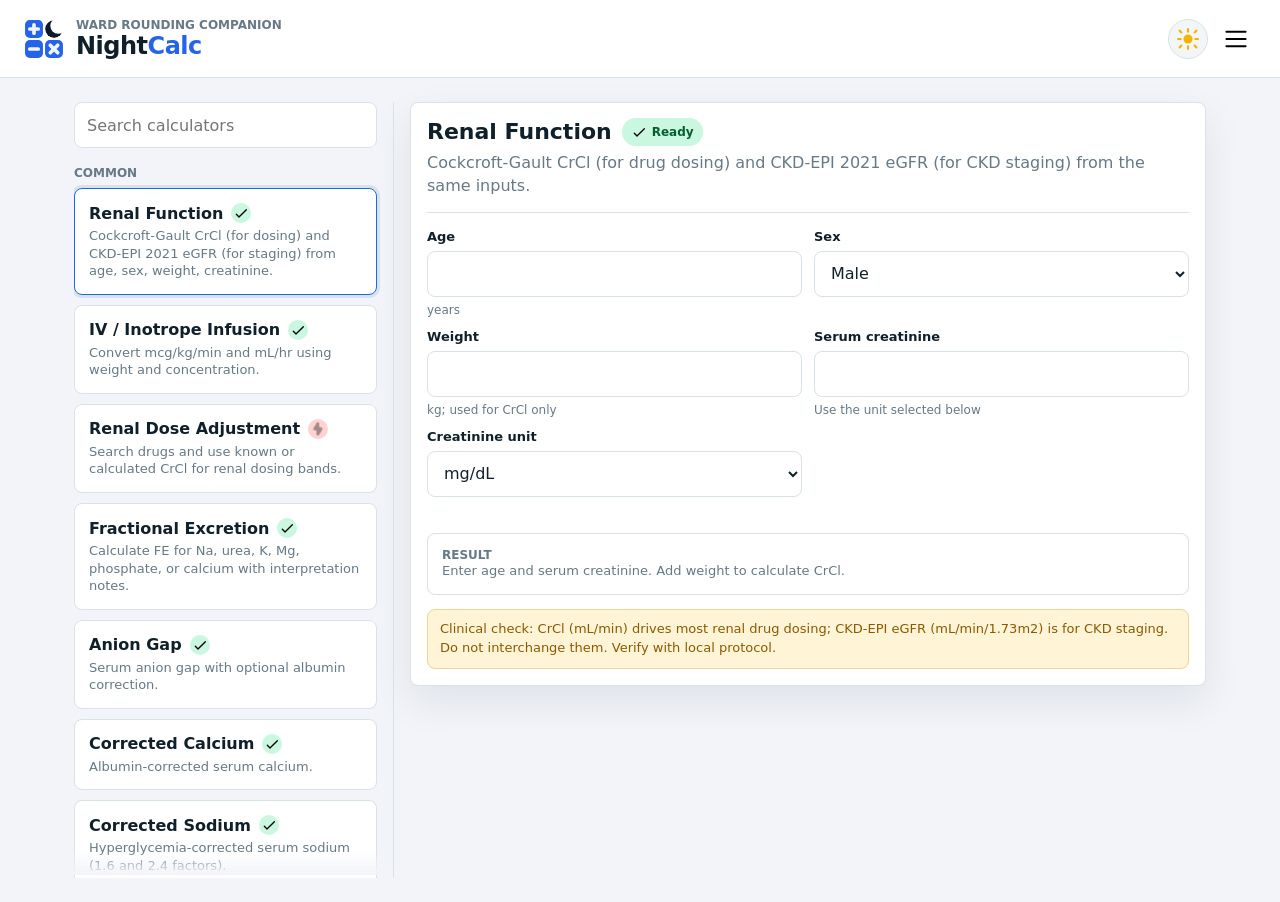
==== commit e31e8ddb: "Reorganize assets into assets/ and rename brand/ to design/ Group everything the app loads under ass" ====
--- a/index.html
+++ b/index.html
@@ -12,12 +12,12 @@
     <meta name="apple-mobile-web-app-status-bar-style" content="black-translucent" />
     <meta name="apple-mobile-web-app-title" content="NightCalc" />
     <title>NightCalc</title>
-    <link rel="icon" href="icons/favicon.svg" type="image/svg+xml" />
-    <link rel="apple-touch-icon" href="icons/apple-touch-icon.png" />
+    <link rel="icon" href="assets/app-icons/favicon.svg" type="image/svg+xml" />
+    <link rel="apple-touch-icon" href="assets/app-icons/apple-touch-icon.png" />
     <link rel="manifest" href="manifest.webmanifest" />
     <link rel="preconnect" href="https://fonts.gstatic.com" crossorigin />
     <link href="https://fonts.googleapis.com/css2?family=Silkscreen:wght@400;700&display=swap" rel="stylesheet" />
-    <link rel="stylesheet" href="styles.css?v=69" />
+    <link rel="stylesheet" href="styles.css?v=71" />
   </head>
   <body>
     <div class="app-shell">
@@ -225,15 +225,15 @@
           </button>
           <details class="disclosure-menu">
             <summary aria-label="Disclosure and contact" title="Disclosure and contact">
-              <img src="icons/icons8-menu.svg" alt="" aria-hidden="true" />
+              <img src="assets/icons/menu.svg" alt="" aria-hidden="true" />
             </summary>
             <div class="disclosure-panel">
               <h2>Disclosure</h2>
               <p>This app is a personal bedside calculation aid built for personal educational and workflow use. It is not a medical device, prescribing system, or replacement for clinical judgment, institutional protocols, or verified drug references.</p>
               <p>Always confirm calculations, units, dosing limits, and recommendations with current local guidance before clinical use.</p>
               <h2>Contact</h2>
-              <p class="contact-row"><img src="icons/icons8-github-logo.svg" alt="" aria-hidden="true" /><span>GitHub: <a href="https://github.com/Solst1cee" target="_blank" rel="noopener noreferrer">Solst1cee</a></span></p>
-              <p class="contact-row"><img src="icons/icons8-gmail-logo.svg" alt="" aria-hidden="true" /><span>Email: N/A</span></p>
+              <p class="contact-row"><img src="assets/icons/github.svg" alt="" aria-hidden="true" /><span>GitHub: <a href="https://github.com/Solst1cee" target="_blank" rel="noopener noreferrer">Solst1cee</a></span></p>
+              <p class="contact-row"><img src="assets/icons/gmail.svg" alt="" aria-hidden="true" /><span>Email: N/A</span></p>
               <div class="a2hs-menu-row" id="a2hsMenuRow" hidden>
                 <h2>Install</h2>
                 <button type="button" class="a2hs-menu-item" id="a2hsMenuItem">Add to Home Screen</button>
@@ -289,25 +289,37 @@
           <button type="button" class="install-close" aria-label="Close">&times;</button>
           <h2 id="installTitle" class="install-title">Add NightCalc to your Home Screen</h2>
           <p class="install-sub">Pin it for one-tap, full-screen access &mdash; like a real app, no Safari bars.</p>
-          <img class="install-shot" src="img/install/dock.jpg" alt="NightCalc's icon on the iOS Home Screen dock, next to Safari and other apps" loading="lazy" />
+          <span class="install-shot-wrap">
+            <img class="install-shot" src="assets/screenshots/install/dock.jpg" alt="NightCalc's icon on the iOS Home Screen dock, next to Safari and other apps" loading="lazy" />
+            <span class="install-hl install-hl-dock" aria-hidden="true"></span>
+          </span>
           <ol class="install-steps">
             <li>
               <div class="install-step-head"><span class="install-step-n">1</span><span>Tap <b>&ctdot;</b> (bottom-right), then <b>Share</b>.</span></div>
-              <img class="install-shot" src="img/install/share-menu.jpg" alt="Safari's menu with Share at the top" loading="lazy" />
+              <span class="install-shot-wrap">
+                <img class="install-shot" src="assets/screenshots/install/share-menu.jpg" alt="Safari's menu with Share at the top" loading="lazy" />
+                <span class="install-hl install-hl-share" aria-hidden="true"></span>
+              </span>
             </li>
             <li>
               <div class="install-step-head"><span class="install-step-n">2</span><span>Scroll down and tap <b>Add to Home Screen</b>.</span></div>
-              <img class="install-shot" src="img/install/add-to-home.jpg" alt="The Share sheet with Add to Home Screen" loading="lazy" />
+              <span class="install-shot-wrap">
+                <img class="install-shot" src="assets/screenshots/install/add-to-home.jpg" alt="The Share sheet with Add to Home Screen" loading="lazy" />
+                <span class="install-hl install-hl-add" aria-hidden="true"></span>
+              </span>
             </li>
             <li>
               <div class="install-step-head"><span class="install-step-n">3</span><span>Keep <b>Open as Web App</b> on, then tap <b>Add</b>.</span></div>
-              <img class="install-shot" src="img/install/open-web-app.jpg" alt="The Add to Home Screen dialog with Open as Web App on" loading="lazy" />
+              <span class="install-shot-wrap">
+                <img class="install-shot" src="assets/screenshots/install/open-web-app.jpg" alt="The Add to Home Screen dialog with Open as Web App on" loading="lazy" />
+                <span class="install-hl install-hl-open" aria-hidden="true"></span>
+              </span>
             </li>
           </ol>
         </div>
       </div>
     </div>
 
-    <script src="app.js?v=69"></script>
+    <script src="app.js?v=71"></script>
   </body>
 </html>
--- a/styles.css
+++ b/styles.css
@@ -1302,7 +1302,23 @@
   border-radius: 12px;
   border: 1px solid var(--line);
 }
-.install-sheet > .install-shot { margin-bottom: 14px; }
+.install-shot-wrap { position: relative; display: block; }
+.install-sheet > .install-shot-wrap { margin-bottom: 14px; }
+/* Accent ring that points the eye at the tap target inside each screenshot. */
+.install-hl {
+  position: absolute;
+  border: 3px solid var(--accent);
+  border-radius: 12px;
+  box-shadow:
+    0 0 0 3px color-mix(in srgb, var(--accent) 30%, transparent),
+    0 0 16px 2px color-mix(in srgb, var(--accent) 55%, transparent);
+  pointer-events: none;
+}
+.install-hl-dock { left: 52.5%; top: 23%; width: 16%; height: 53%; }
+.install-hl-share { left: 37%; top: 15%; width: 24%; height: 29%; }
+.install-hl-add { left: 7.5%; top: 52%; width: 52%; height: 32%; }
+.install-hl-open { left: 79%; top: 52%; width: 18.5%; height: 31%; }
+:root[data-skin="pixel"] .install-hl { border-radius: 0; }
 .install-step-n {
   flex: 0 0 auto;
   width: 24px;
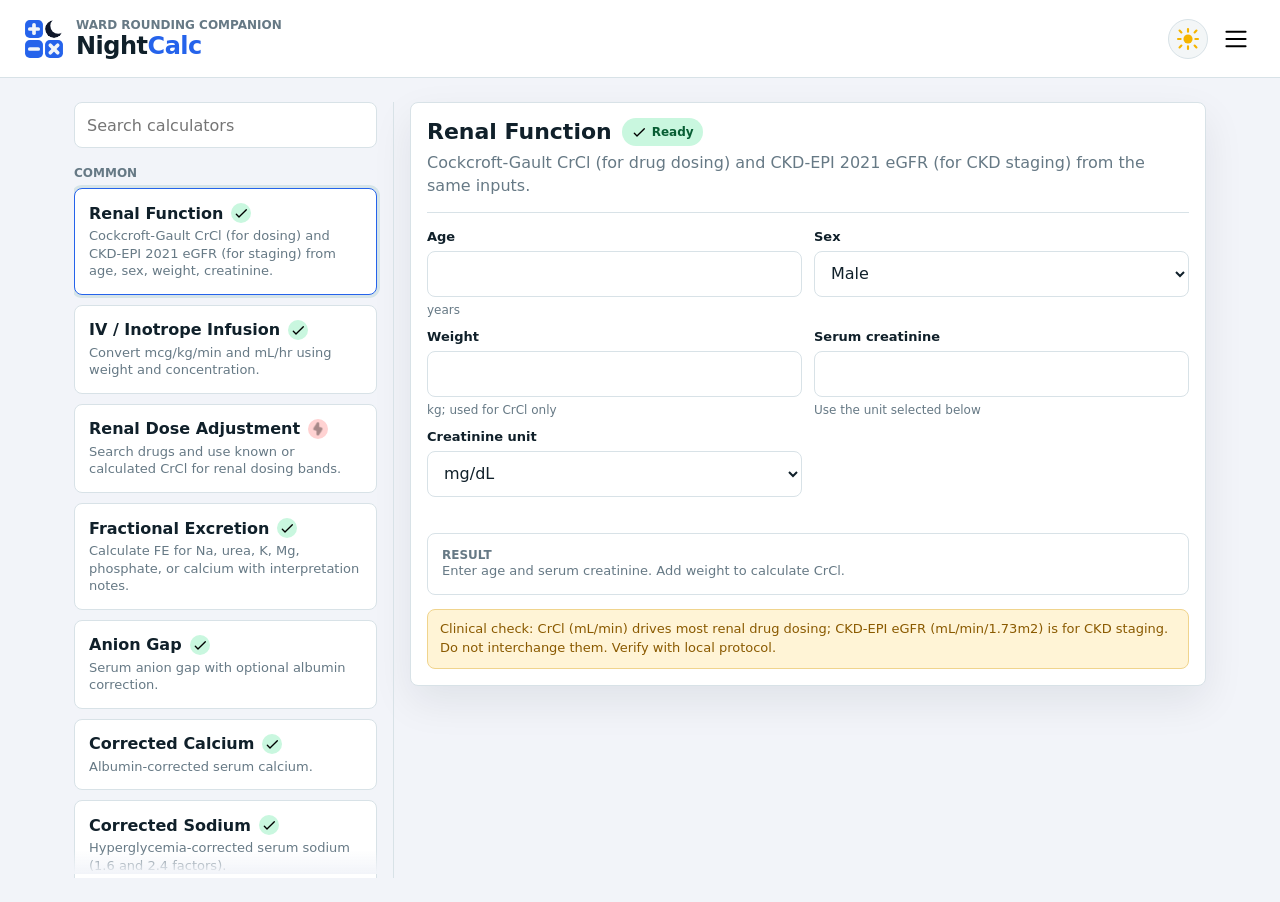
==== commit f38f96e5: "Merge origin/main (v71 repo restructure) into worktree-p2-wave - Reconcile P2 calculators onto main'" ====
--- a/index.html
+++ b/index.html
@@ -17,7 +17,7 @@
     <link rel="manifest" href="manifest.webmanifest" />
     <link rel="preconnect" href="https://fonts.gstatic.com" crossorigin />
     <link href="https://fonts.googleapis.com/css2?family=Silkscreen:wght@400;700&display=swap" rel="stylesheet" />
-    <link rel="stylesheet" href="styles.css?v=71" />
+    <link rel="stylesheet" href="styles.css?v=72" />
   </head>
   <body>
     <div class="app-shell">
@@ -320,6 +320,6 @@
       </div>
     </div>
 
-    <script src="app.js?v=71"></script>
+    <script src="app.js?v=72"></script>
   </body>
 </html>
